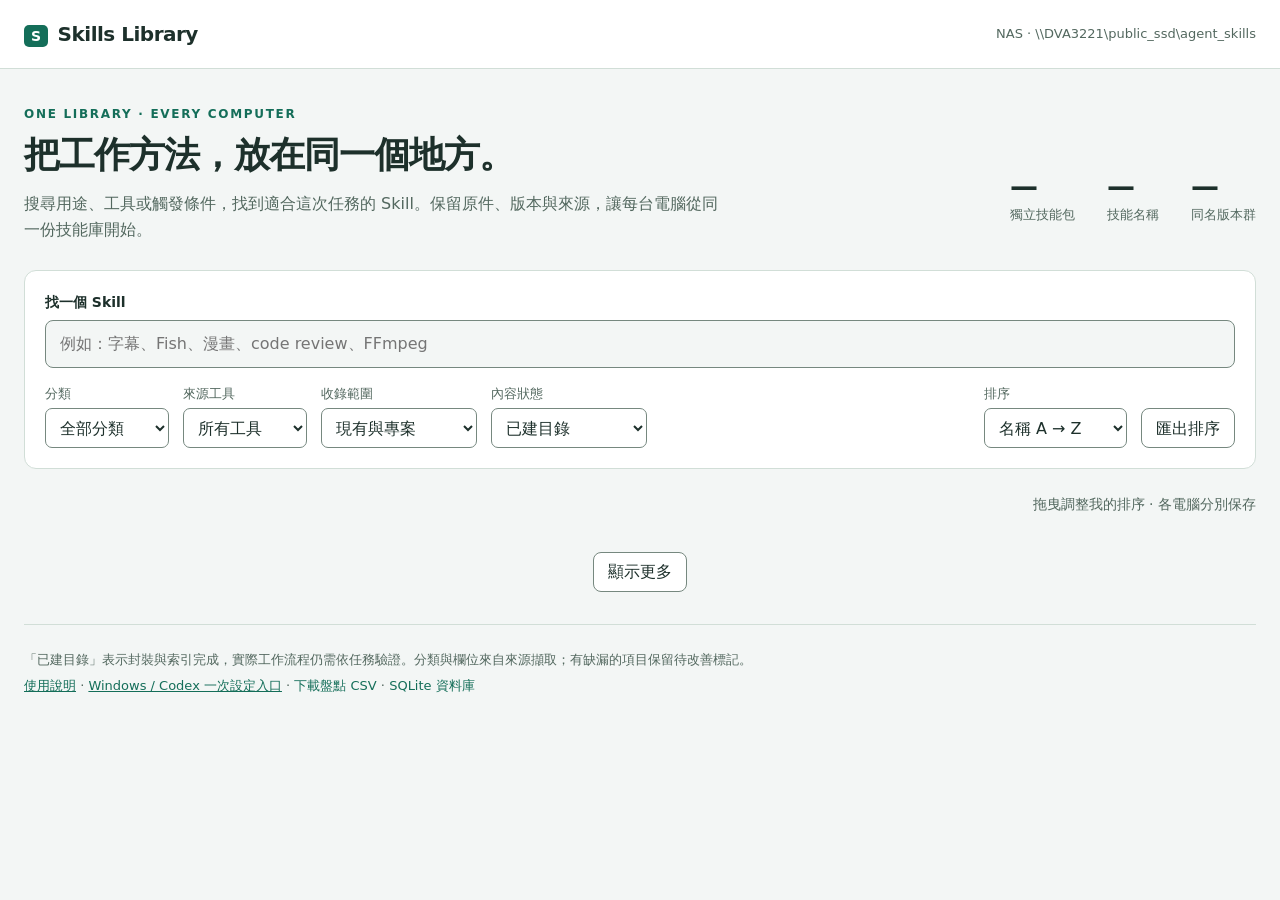
==== dashboard/index.template.html @ 9df9d061 "Create NAS skills inventory, search dashboard and shared client entry" ====
<!doctype html>
<html lang="zh-Hant">
<head>
<meta charset="utf-8"><meta name="viewport" content="width=device-width, initial-scale=1">
<meta http-equiv="Content-Security-Policy" content="default-src 'none'; script-src 'unsafe-inline'; style-src 'unsafe-inline'; img-src data:; connect-src 'none'; base-uri 'none'; form-action 'none'">
<title>Skills Library · NAS 集中技能庫</title>
<style>
:root{--bg:#f3f6f5;--surface:#fff;--surface-2:#eaf0ed;--text:#1d302b;--muted:#53685f;--border:#d1ded7;--input-border:#76887f;--brand:#146e59;--brand-ink:#fff;--focus:#1f5fbf;--warn:#805500;--warn-bg:#fff4d6;--r:12px;--font:system-ui,"Segoe UI","Microsoft JhengHei UI",sans-serif;color-scheme:light}
@media(prefers-color-scheme:dark){:root{--bg:#0e1a17;--surface:#15241f;--surface-2:#1c2f29;--text:#e4efea;--muted:#a2b8af;--border:#2b4139;--input-border:#6f877e;--brand:#5fcca6;--brand-ink:#062019;--focus:#f2cc73;--warn:#f2c66d;--warn-bg:#3a2e12;color-scheme:dark}}
*{box-sizing:border-box}body{margin:0;background:var(--bg);color:var(--text);font:16px/1.6 var(--font)}button,input,select{font:inherit}button,a,input,select{outline-offset:3px} :focus-visible{outline:2px solid var(--focus)}a{color:var(--brand);overflow-wrap:anywhere}button{cursor:pointer;border:1px solid var(--input-border);background:var(--surface);color:var(--text);border-radius:8px;min-height:40px;padding:6px 14px}button:hover{background:var(--surface-2)}button:disabled{cursor:default;opacity:.6}.primary{background:var(--brand);color:var(--brand-ink);border-color:var(--brand)}.primary:hover{filter:brightness(1.1)}header{border-bottom:1px solid var(--border);background:var(--surface);padding:18px max(24px,calc((100vw - 1360px)/2));display:flex;align-items:center;justify-content:space-between;gap:16px}.wordmark{font-weight:700;letter-spacing:-.5px;font-size:20px}.wordmark span{background:var(--brand);color:var(--brand-ink);padding:3px 7px;border-radius:5px;margin-right:10px;font-size:14px}.location{font-size:13px;color:var(--muted);overflow-wrap:anywhere}main{max-width:1408px;margin:auto;padding:36px 24px 60px}.hero{display:flex;align-items:end;justify-content:space-between;gap:32px;margin-bottom:28px}.eyebrow{text-transform:uppercase;letter-spacing:1.7px;font-size:12px;font-weight:600;color:var(--brand);margin:0 0 8px}h1{margin:0;font-size:36px;line-height:1.3;letter-spacing:-1px}.intro{color:var(--muted);max-width:700px;margin:12px 0 0}.stats{display:flex;gap:32px;flex-shrink:0}.stats dd{margin:0;font-size:28px;font-weight:600;line-height:1.3;font-variant-numeric:tabular-nums}.stats dt{font-size:13px;color:var(--muted)}.controls{background:var(--surface);border:1px solid var(--border);padding:20px;border-radius:var(--r)}.search-wrap{position:relative}.search-wrap label{display:block;font-size:14px;font-weight:600;margin-bottom:6px}#search{width:100%;min-height:48px;background:var(--bg);color:var(--text);border:1px solid var(--input-border);border-radius:8px;padding:10px 14px}.filters{display:flex;flex-wrap:wrap;gap:14px;margin-top:16px;align-items:end}.filters label{display:block;font-size:13px;color:var(--muted);margin-bottom:4px}.filters select{background:var(--surface);color:var(--text);padding:8px 28px 8px 10px;border:1px solid var(--input-border);border-radius:7px;min-height:40px}.filters .grow{flex:1}.result-bar{display:flex;justify-content:space-between;align-items:center;gap:16px;margin:24px 0 12px;font-size:14px;color:var(--muted)}.result-bar strong{color:var(--text)}.list{display:grid;gap:8px}.row{display:grid;grid-template-columns:minmax(0,1fr) 190px 140px 80px;gap:20px;align-items:center;border:1px solid var(--border);border-radius:10px;background:var(--surface);padding:18px 20px;transition:border-color .16s}.row:hover{border-color:var(--input-border)}.row.dragging{opacity:.5}.row.drop-target{outline:2px solid var(--brand)}.name{font-weight:600;font-size:16px;word-break:break-word;display:inline;background:none;border:0;padding:0;min-height:24px;text-align:left;color:var(--text)}.name:hover{text-decoration:underline;background:none}.desc{font-size:14px;color:var(--muted);margin:4px 0 0;display:-webkit-box;-webkit-line-clamp:2;-webkit-box-orient:vertical;overflow:hidden}.tags{display:flex;gap:5px;flex-wrap:wrap;margin-top:8px}.tag{font-size:12px;padding:1px 7px;border-radius:4px;background:var(--surface-2);color:var(--muted)}.category{font-size:14px}.state{font-size:12px;color:var(--brand)}.state.warn{color:var(--warn)}.variant{font-size:12px;color:var(--muted)}.row-action{font-size:13px;padding:5px 10px}.empty{padding:48px 24px;text-align:center;background:var(--surface);border-radius:12px}.empty strong{display:block;font-size:20px}.empty p{color:var(--muted)}.load-more{display:block;margin:24px auto}.footer{border-top:1px solid var(--border);margin-top:32px;padding-top:20px;color:var(--muted);font-size:13px}.footer p{margin:5px 0}dialog{background:var(--surface);color:var(--text);border:1px solid var(--border);border-radius:16px;width:min(760px,calc(100vw - 32px));max-height:90vh;padding:0}dialog::backdrop{background:rgb(5 20 14 / .55)}.dialog-header{position:sticky;top:0;display:flex;justify-content:space-between;align-items:start;gap:16px;background:var(--surface);border-bottom:1px solid var(--border);padding:20px 24px}.dialog-header h2{font-size:22px;margin:0;word-break:break-word}.dialog-body{padding:20px 24px}.dialog-body h3{font-size:15px;margin:24px 0 6px}.dialog-body ul{padding-left:20px}.dialog-body li{font-size:14px;overflow-wrap:anywhere;margin:6px 0}.dialog-body code{font-size:12px;background:var(--surface-2);padding:2px 4px;overflow-wrap:anywhere;white-space:pre-wrap}.notice{background:var(--warn-bg);color:var(--warn);border-radius:8px;padding:12px;font-size:14px}.links{display:flex;gap:14px;flex-wrap:wrap;align-items:center;margin-top:16px}.path{font-size:12px;color:var(--muted);overflow-wrap:anywhere;margin-top:12px}#notification{position:fixed;bottom:20px;left:50%;transform:translateX(-50%);max-width:90vw;border:1px solid var(--border);padding:12px 18px;border-radius:9px;background:var(--surface);color:var(--text);box-shadow:0 8px 30px #0002;display:none}.sr-only{position:absolute;width:1px;height:1px;padding:0;margin:-1px;overflow:hidden;clip:rect(0,0,0,0);white-space:nowrap;border:0}
@media(max-width:1050px){.hero{align-items:start;flex-direction:column;gap:20px}.stats{gap:32px}.row{grid-template-columns:minmax(0,1fr) 150px 85px;gap:14px}.variant{display:none}}
@media(max-width:600px){header{padding:14px 16px;align-items:start;flex-direction:column;gap:8px}main{padding:24px 16px 40px}h1{font-size:28px}.intro{font-size:14px}.stats{gap:26px}.stats dd{font-size:24px}.controls{padding:16px}.filters{gap:10px}.filters>div{width:calc(50% - 5px)}.filters select{width:100%;min-width:0;max-width:100%;font-size:13px}.filters .grow{display:none}.result-bar{align-items:start;font-size:12px}.row{grid-template-columns:minmax(0,1fr) 70px;padding:16px;gap:12px}.category,.state{display:none}.row-action{padding:5px 8px;font-size:12px}.dialog-header,.dialog-body{padding:16px}.row .tags{gap:4px}.name{font-size:15px}.desc{font-size:13px}.location{font-size:12px}}
[hidden]{display:none!important}
@media(prefers-reduced-motion:reduce){*{transition:none!important}}
</style>
</head>
<body>
<header><div class="wordmark"><span>S</span>Skills Library</div><div class="location">NAS · \\DVA3221\public_ssd\agent_skills</div></header>
<main>
<section class="hero"><div><p class="eyebrow">One library · Every computer</p><h1>把工作方法，放在同一個地方。</h1><p class="intro">搜尋用途、工具或觸發條件，找到適合這次任務的 Skill。保留原件、版本與來源，讓每台電腦從同一份技能庫開始。</p></div><dl class="stats"><div><dd id="count-packages">—</dd><dt>獨立技能包</dt></div><div><dd id="count-names">—</dd><dt>技能名稱</dt></div><div><dd id="count-variants">—</dd><dt>同名版本群</dt></div></dl></section>
<section class="controls" aria-label="搜尋與篩選"><div class="search-wrap"><label for="search">找一個 Skill</label><input type="search" id="search" placeholder="例如：字幕、Fish、漫畫、code review、FFmpeg" autocomplete="off"></div>
<div class="filters"><div><label for="category">分類</label><select id="category"><option value="">全部分類</option></select></div><div><label for="client">來源工具</label><select id="client"><option value="">所有工具</option></select></div><div><label for="scope">收錄範圍</label><select id="scope"><option value="current">現有與專案</option><option value="all">包含歷史備份</option><option value="installed">已安裝入口</option><option value="plugin">插件快取</option><option value="project">專案收藏</option><option value="archive">歷史與備份</option></select></div><div><label for="status">內容狀態</label><select id="status"><option value="usable">已建目錄</option><option value="all">全部狀態</option><option value="quarantined">需修整內容</option><option value="review">有待改善欄位</option><option value="variants">有同名版本</option></select></div><div class="grow"></div><div><label for="sort">排序</label><select id="sort"><option value="name">名稱 A → Z</option><option value="category">分類</option><option value="custom">我的排序</option></select></div><button id="export-order">匯出排序</button></div></section>
<div class="result-bar"><span id="result-count" role="status" aria-live="polite"></span><span>拖曳調整我的排序 · 各電腦分別保存</span></div>
<section id="results" class="list" aria-label="Skill 搜尋結果"></section><button id="more" class="load-more">顯示更多</button>
<footer class="footer"><p id="snapshot-info"></p><p>「已建目錄」表示封裝與索引完成，實際工作流程仍需依任務驗證。分類與欄位來自來源擷取；有缺漏的項目保留待改善標記。</p><p><a href="__ROOT_PREFIX__README.md">使用說明</a> · <a href="__ROOT_PREFIX__Setup-Codex.cmd">Windows / Codex 一次設定入口</a> · <a id="csv-link">下載盤點 CSV</a> · <a id="sqlite-link">SQLite 資料庫</a></p></footer>
</main>
<dialog id="detail"><div class="dialog-header"><div><h2 id="detail-name"></h2><div id="detail-category" class="location"></div></div><button id="close-detail" aria-label="關閉詳細資料">關閉</button></div><div id="detail-content" class="dialog-body"></div></dialog>
<div id="notification" role="status" aria-live="polite"></div>
<script type="application/json" id="catalog-data">__CATALOG_DATA__</script>
<script>
'use strict';
const DATA=JSON.parse(document.getElementById('catalog-data').textContent), PREFIX='__ROOT_PREFIX__', NAS='\\\\DVA3221\\public_ssd\\agent_skills';
const $=id=>document.getElementById(id), records=DATA.records, STORAGE='nas-skills-order-'+DATA.summary.repo_id;
let customOrder=[],visibleLimit=60,dragged=null,notificationTimer;
try{const saved=JSON.parse(localStorage.getItem(STORAGE)||'[]');if(Array.isArray(saved))customOrder=saved.filter(x=>typeof x==='string')}catch{}
try{const mode=localStorage.getItem(STORAGE+'-sort');if(['name','category','custom'].includes(mode))$('sort').value=mode;else if(customOrder.length)$('sort').value='custom'}catch{}
function notify(message){$('notification').textContent=message;$('notification').style.display='block';clearTimeout(notificationTimer);notificationTimer=setTimeout(()=>$('notification').style.display='none',3500)}
function element(tag,text,className){const e=document.createElement(tag);if(text!==undefined)e.textContent=text;if(className)e.className=className;return e}
function safeHref(path){if(typeof path!=='string'||path.includes('..')||path.includes(':')||path.startsWith('/')||path.includes('\\'))throw Error('Invalid catalog path');return PREFIX+path}
function saveOrder(){try{localStorage.setItem(STORAGE,JSON.stringify(customOrder));localStorage.setItem(STORAGE+'-sort','custom')}catch{notify('瀏覽器無法保存排序，請匯出 JSON 留存。')}}
Object.entries(DATA.categories).forEach(([value,label])=>{const option=element('option',label);option.value=value;$('category').append(option)});
[...new Set(records.flatMap(r=>r.sources.map(s=>s.client)))].sort().forEach(client=>{const o=element('option',client);o.value=client;$('client').append(o)});
$('count-packages').textContent=DATA.summary.unique_packages.toLocaleString();$('count-names').textContent=DATA.summary.names.toLocaleString();$('count-variants').textContent=DATA.summary.same_name_variant_groups.toLocaleString();
$('snapshot-info').textContent='版本 '+DATA.summary.snapshot+' · 盤點 '+DATA.summary.discovered_aliases.toLocaleString()+' 個路徑 · '+DATA.summary.files.toLocaleString()+' 份封裝檔案';
$('csv-link').href=safeHref('releases/'+DATA.summary.snapshot+'/inventory.csv');$('sqlite-link').href=safeHref('releases/'+DATA.summary.snapshot+'/skills.sqlite');
function filterRecords(){const words=$('search').value.trim().toLocaleLowerCase().split(/\s+/).filter(Boolean),category=$('category').value,client=$('client').value,scope=$('scope').value,status=$('status').value;return records.filter(r=>{if(category&&r.category!==category)return false;if(client&&!r.sources.some(s=>s.client===client))return false;if(scope==='current'&&r.archive_only)return false;if(!['current','all'].includes(scope)&&!r.sources.some(s=>s.scope===scope))return false;if(status==='usable'&&r.status!=='catalogued')return false;if(status==='quarantined'&&r.status!=='quarantined')return false;if(status==='review'&&!r.issues.length)return false;if(status==='variants'&&!r.same_name_variants.length)return false;const haystack=[r.name,r.summary,r.description,r.category_label,...r.dependencies,...r.triggers,...(r.keywords||[])].join(' ').toLocaleLowerCase();return words.every(word=>haystack.includes(word))})}
function sortedRecords(){const result=filterRecords(),ranks=new Map(customOrder.map((id,i)=>[id,i]));result.sort((a,b)=>{if($('sort').value==='custom')return(ranks.get(a.id)??1e9)-(ranks.get(b.id)??1e9)||a.name.localeCompare(b.name);if($('sort').value==='category')return a.category_label.localeCompare(b.category_label)||a.name.localeCompare(b.name);return a.name.localeCompare(b.name)||a.id.localeCompare(b.id)});return result}
function reorder(sourceId,targetId){if(sourceId===targetId)return;const displayed=sortedRecords().map(r=>r.id);customOrder=[...new Set([...displayed,...customOrder,...records.map(r=>r.id)])];customOrder.splice(customOrder.indexOf(sourceId),1);customOrder.splice(customOrder.indexOf(targetId),0,sourceId);$('sort').value='custom';saveOrder();render()}
function render(){const results=sortedRecords();$('results').replaceChildren();$('result-count').replaceChildren(element('strong',results.length.toLocaleString()+' 個結果'),' · 顯示 '+Math.min(visibleLimit,results.length));$('more').hidden=results.length<=visibleLimit;if(!results.length){const empty=element('div',undefined,'empty');empty.append(element('strong','沒有符合的 Skill'),element('p','試試較短的關鍵詞，或切換「全部狀態」與「包含歷史備份」。'));$('results').append(empty);return}for(const r of results.slice(0,visibleLimit)){const row=element('article',undefined,'row');row.draggable=true;row.dataset.id=r.id;const main=element('div');const title=element('button',r.name,'name');title.addEventListener('click',()=>showDetail(r));main.append(title,element('p',r.summary,'desc'));const tags=element('div',undefined,'tags');[...r.dependencies.slice(0,3),...(r.archive_only?['歷史備份']:[])].forEach(x=>tags.append(element('span',x,'tag')));main.append(tags);const category=element('div');category.append(element('div',r.category_label,'category'),element('div',r.status==='quarantined'?'需修整內容':'已建目錄 · 工作流程待驗證','state'+(r.status==='quarantined'?' warn':'')));const variant=element('div',r.same_name_variants.length?r.same_name_variants.length+' 個同名版本':r.sources.length+' 個來源','variant');const action=element('button','查看','row-action');action.addEventListener('click',()=>showDetail(r));row.append(main,category,variant,action);row.addEventListener('dragstart',event=>{dragged=r.id;event.dataTransfer.effectAllowed='move';event.dataTransfer.setData('text/plain',r.id);row.classList.add('dragging')});row.addEventListener('dragend',()=>{dragged=null;row.classList.remove('dragging');document.querySelectorAll('.drop-target').forEach(e=>e.classList.remove('drop-target'))});row.addEventListener('dragover',event=>{if(dragged){event.preventDefault();event.dataTransfer.dropEffect='move';row.classList.add('drop-target')}});row.addEventListener('dragleave',()=>row.classList.remove('drop-target'));row.addEventListener('drop',event=>{event.preventDefault();const sourceId=event.dataTransfer.getData('text/plain')||dragged;if(sourceId&&records.some(record=>record.id===sourceId))reorder(sourceId,r.id)});$('results').append(row)}}
function addSection(root,title,items){root.append(element('h3',title));const list=element('ul');(items.length?items:['待確認：來源未明確記載。']).forEach(text=>list.append(element('li',text)));root.append(list)}
async function copyText(text){try{if(navigator.clipboard?.writeText){await navigator.clipboard.writeText(text)}else{const input=element('textarea',text);document.body.append(input);input.select();const copied=document.execCommand('copy');input.remove();if(!copied)throw Error('Clipboard unavailable')}notify('已複製 NAS 路徑')}catch{notify('無法自動複製，請選取下方路徑複製。')}}
function showDetail(r){$('detail-name').textContent=r.name;$('detail-category').textContent=r.category_label+' · '+r.id;const root=$('detail-content');root.replaceChildren(element('p',r.description||'來源沒有完整描述。'));if(r.status==='quarantined')root.append(element('div','這份技能含未完成描述、格式問題或被排除的檔案；使用前請檢查待改善清單。','notice'));const links=element('div',undefined,'links');const original=element('a','開啟原始 SKILL.md');original.href=safeHref(r.object_path);original.target='_blank';original.rel='noopener';const card=element('a','結構化管理卡');card.href=safeHref(r.card_path);card.target='_blank';card.rel='noopener';const copy=element('button','複製 NAS 路徑');copy.addEventListener('click',()=>copyText(NAS+'\\'+r.object_path.replaceAll('/','\\')));links.append(original,card,copy);root.append(links,element('p',NAS+'\\'+r.object_path.replaceAll('/','\\'),'path'));addSection(root,'使用情境 / 觸發條件',r.triggers);addSection(root,'任務產物',r.outputs);addSection(root,'邊界條件',r.boundaries);addSection(root,'來源中的例外處理',r.exceptions);addSection(root,'相依工具 · 需在使用的電腦確認',r.dependencies);addSection(root,'待改善項目',r.issues);addSection(root,'來源與版本',r.sources.map(s=>s.client+' / '+s.scope+' · '+s.path));if(r.same_name_variants.length){root.append(element('h3','比較同名版本'));const peers=element('div',undefined,'links');r.same_name_variants.filter(id=>id!==r.id).forEach(id=>{const peer=records.find(p=>p.id===id);if(peer){const button=element('button',peer.package_sha256.slice(0,12)+' · '+peer.sources[0].client);button.addEventListener('click',()=>showDetail(peer));peers.append(button)}});root.append(peers)}root.append(element('h3','調整我的排序'));const moves=element('div',undefined,'links');for(const [text,delta]of[['向前移一項',-1],['向後移一項',1]]){const button=element('button',text);button.addEventListener('click',()=>{const ids=sortedRecords().map(x=>x.id),index=ids.indexOf(r.id),next=index+delta;if(next<0||next>=ids.length)return;customOrder=[...new Set([...ids,...customOrder,...records.map(x=>x.id)])];const from=customOrder.indexOf(r.id),to=customOrder.indexOf(ids[next]);[customOrder[from],customOrder[to]]=[customOrder[to],customOrder[from]];$('sort').value='custom';saveOrder();render();notify('已調整我的排序')});moves.append(button)}root.append(moves);if(!$('detail').open)$('detail').showModal()}
$('close-detail').addEventListener('click',()=>$('detail').close());$('detail').addEventListener('click',event=>{if(event.target===$('detail')){const rect=$('detail').getBoundingClientRect();if(event.clientX<rect.left||event.clientX>rect.right||event.clientY<rect.top||event.clientY>rect.bottom)$('detail').close()}});
for(const id of['search','category','client','scope','status','sort'])$(id).addEventListener(id==='search'?'input':'change',()=>{visibleLimit=60;if(id==='sort'){try{localStorage.setItem(STORAGE+'-sort',$('sort').value)}catch{}}render()});$('more').addEventListener('click',()=>{visibleLimit+=60;render()});$('export-order').addEventListener('click',()=>{const url=URL.createObjectURL(new Blob([JSON.stringify({repo_id:DATA.summary.repo_id,snapshot:DATA.summary.snapshot,order:customOrder},null,2)],{type:'application/json'}));const a=element('a');a.href=url;a.download='skills-personal-order.json';document.body.append(a);a.click();a.remove();setTimeout(()=>URL.revokeObjectURL(url),1000);notify('已匯出排序 JSON')});render();
</script>
</body></html>
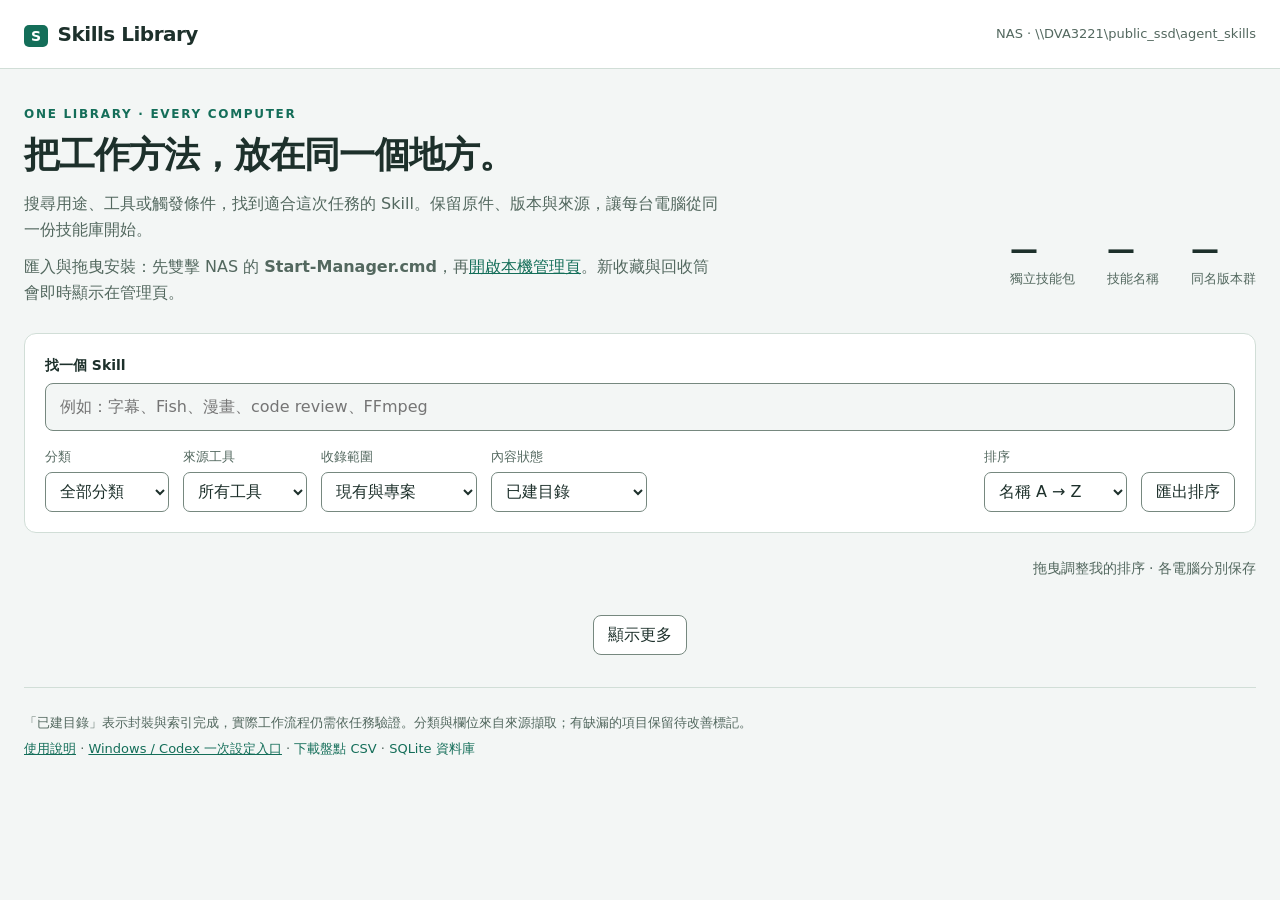
==== commit e740e54f: "feat: add shared Skill imports and drag activation" ====
--- a/dashboard/index.template.html
+++ b/dashboard/index.template.html
@@ -17,7 +17,7 @@
 <body>
 <header><div class="wordmark"><span>S</span>Skills Library</div><div class="location">NAS · \\DVA3221\public_ssd\agent_skills</div></header>
 <main>
-<section class="hero"><div><p class="eyebrow">One library · Every computer</p><h1>把工作方法，放在同一個地方。</h1><p class="intro">搜尋用途、工具或觸發條件，找到適合這次任務的 Skill。保留原件、版本與來源，讓每台電腦從同一份技能庫開始。</p></div><dl class="stats"><div><dd id="count-packages">—</dd><dt>獨立技能包</dt></div><div><dd id="count-names">—</dd><dt>技能名稱</dt></div><div><dd id="count-variants">—</dd><dt>同名版本群</dt></div></dl></section>
+<section class="hero"><div><p class="eyebrow">One library · Every computer</p><h1>把工作方法，放在同一個地方。</h1><p class="intro">搜尋用途、工具或觸發條件，找到適合這次任務的 Skill。保留原件、版本與來源，讓每台電腦從同一份技能庫開始。</p><p class="intro">匯入與拖曳安裝：先雙擊 NAS 的 <strong>Start-Manager.cmd</strong>，再<a href="http://127.0.0.1:8766/">開啟本機管理頁</a>。新收藏與回收筒會即時顯示在管理頁。</p></div><dl class="stats"><div><dd id="count-packages">—</dd><dt>獨立技能包</dt></div><div><dd id="count-names">—</dd><dt>技能名稱</dt></div><div><dd id="count-variants">—</dd><dt>同名版本群</dt></div></dl></section>
 <section class="controls" aria-label="搜尋與篩選"><div class="search-wrap"><label for="search">找一個 Skill</label><input type="search" id="search" placeholder="例如：字幕、Fish、漫畫、code review、FFmpeg" autocomplete="off"></div>
 <div class="filters"><div><label for="category">分類</label><select id="category"><option value="">全部分類</option></select></div><div><label for="client">來源工具</label><select id="client"><option value="">所有工具</option></select></div><div><label for="scope">收錄範圍</label><select id="scope"><option value="current">現有與專案</option><option value="all">包含歷史備份</option><option value="installed">已安裝入口</option><option value="plugin">插件快取</option><option value="project">專案收藏</option><option value="archive">歷史與備份</option></select></div><div><label for="status">內容狀態</label><select id="status"><option value="usable">已建目錄</option><option value="all">全部狀態</option><option value="quarantined">需修整內容</option><option value="review">有待改善欄位</option><option value="variants">有同名版本</option></select></div><div class="grow"></div><div><label for="sort">排序</label><select id="sort"><option value="name">名稱 A → Z</option><option value="category">分類</option><option value="custom">我的排序</option></select></div><button id="export-order">匯出排序</button></div></section>
 <div class="result-bar"><span id="result-count" role="status" aria-live="polite"></span><span>拖曳調整我的排序 · 各電腦分別保存</span></div>
